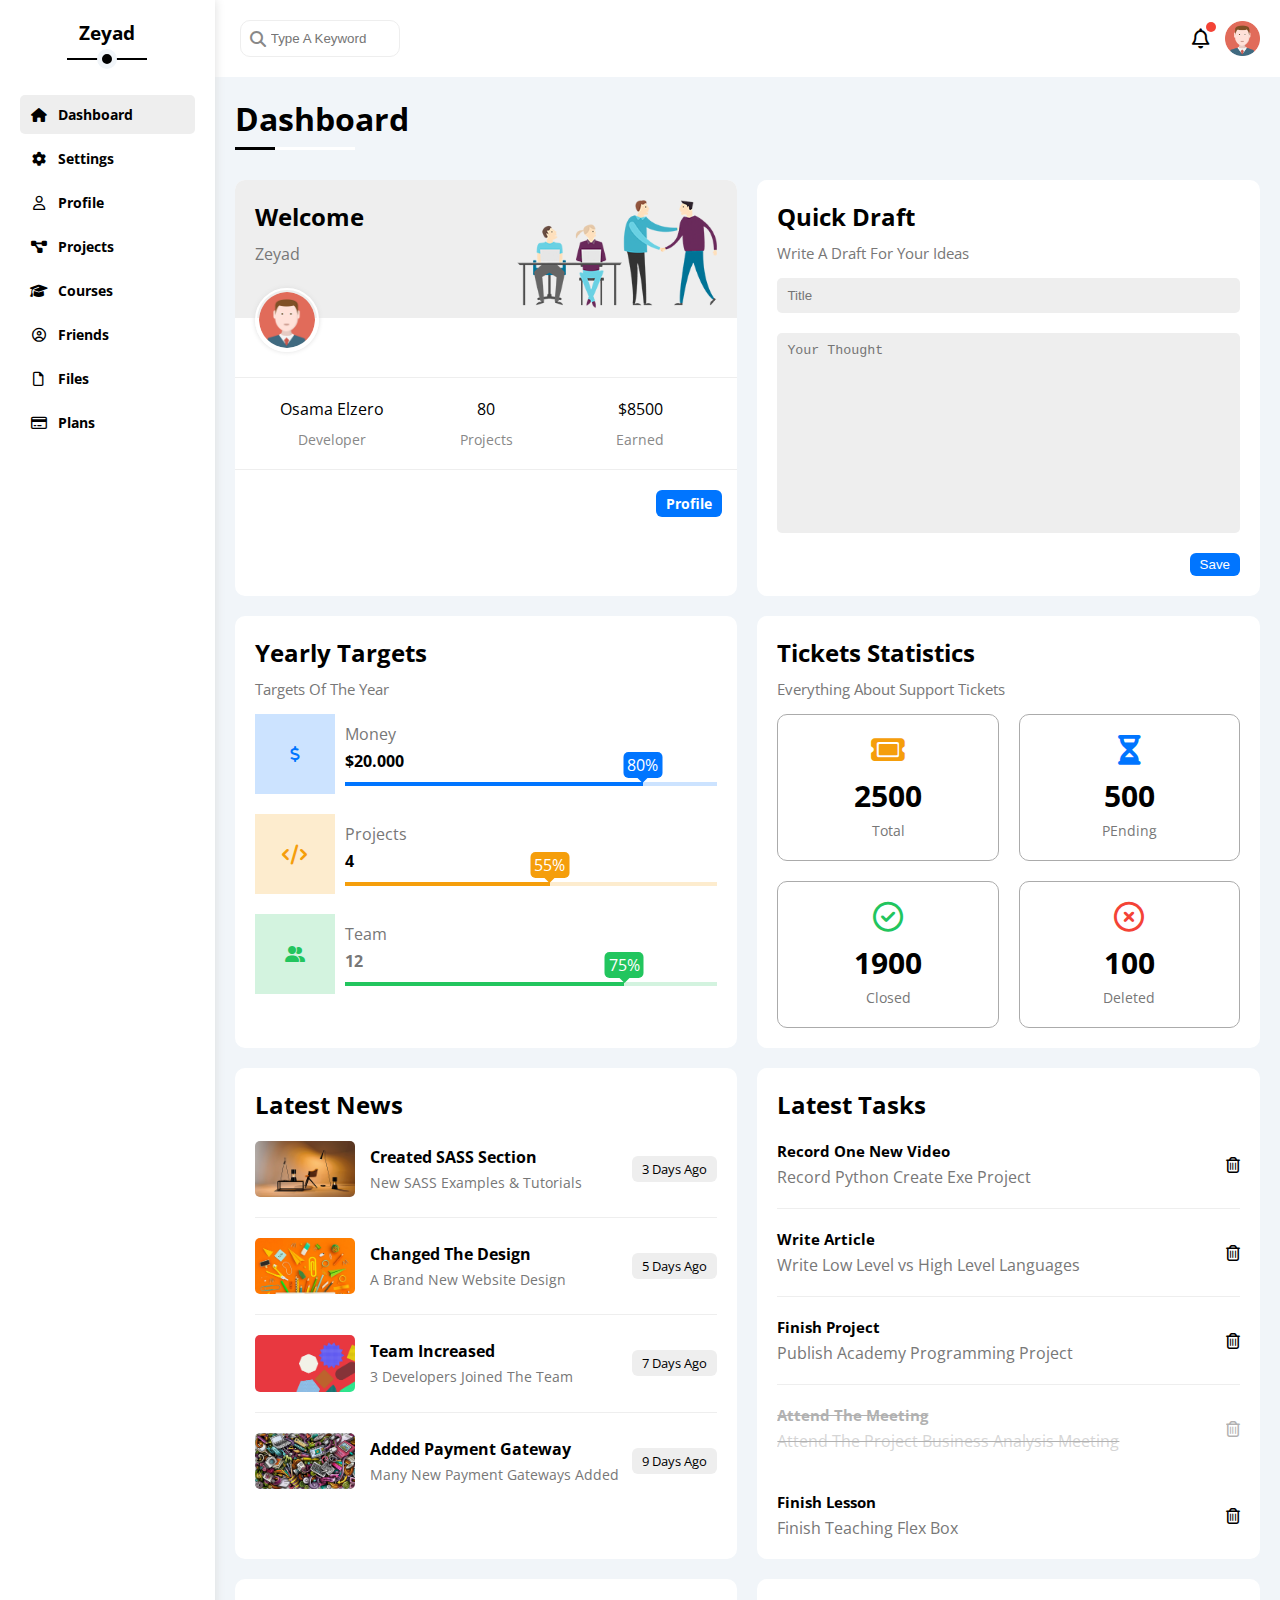
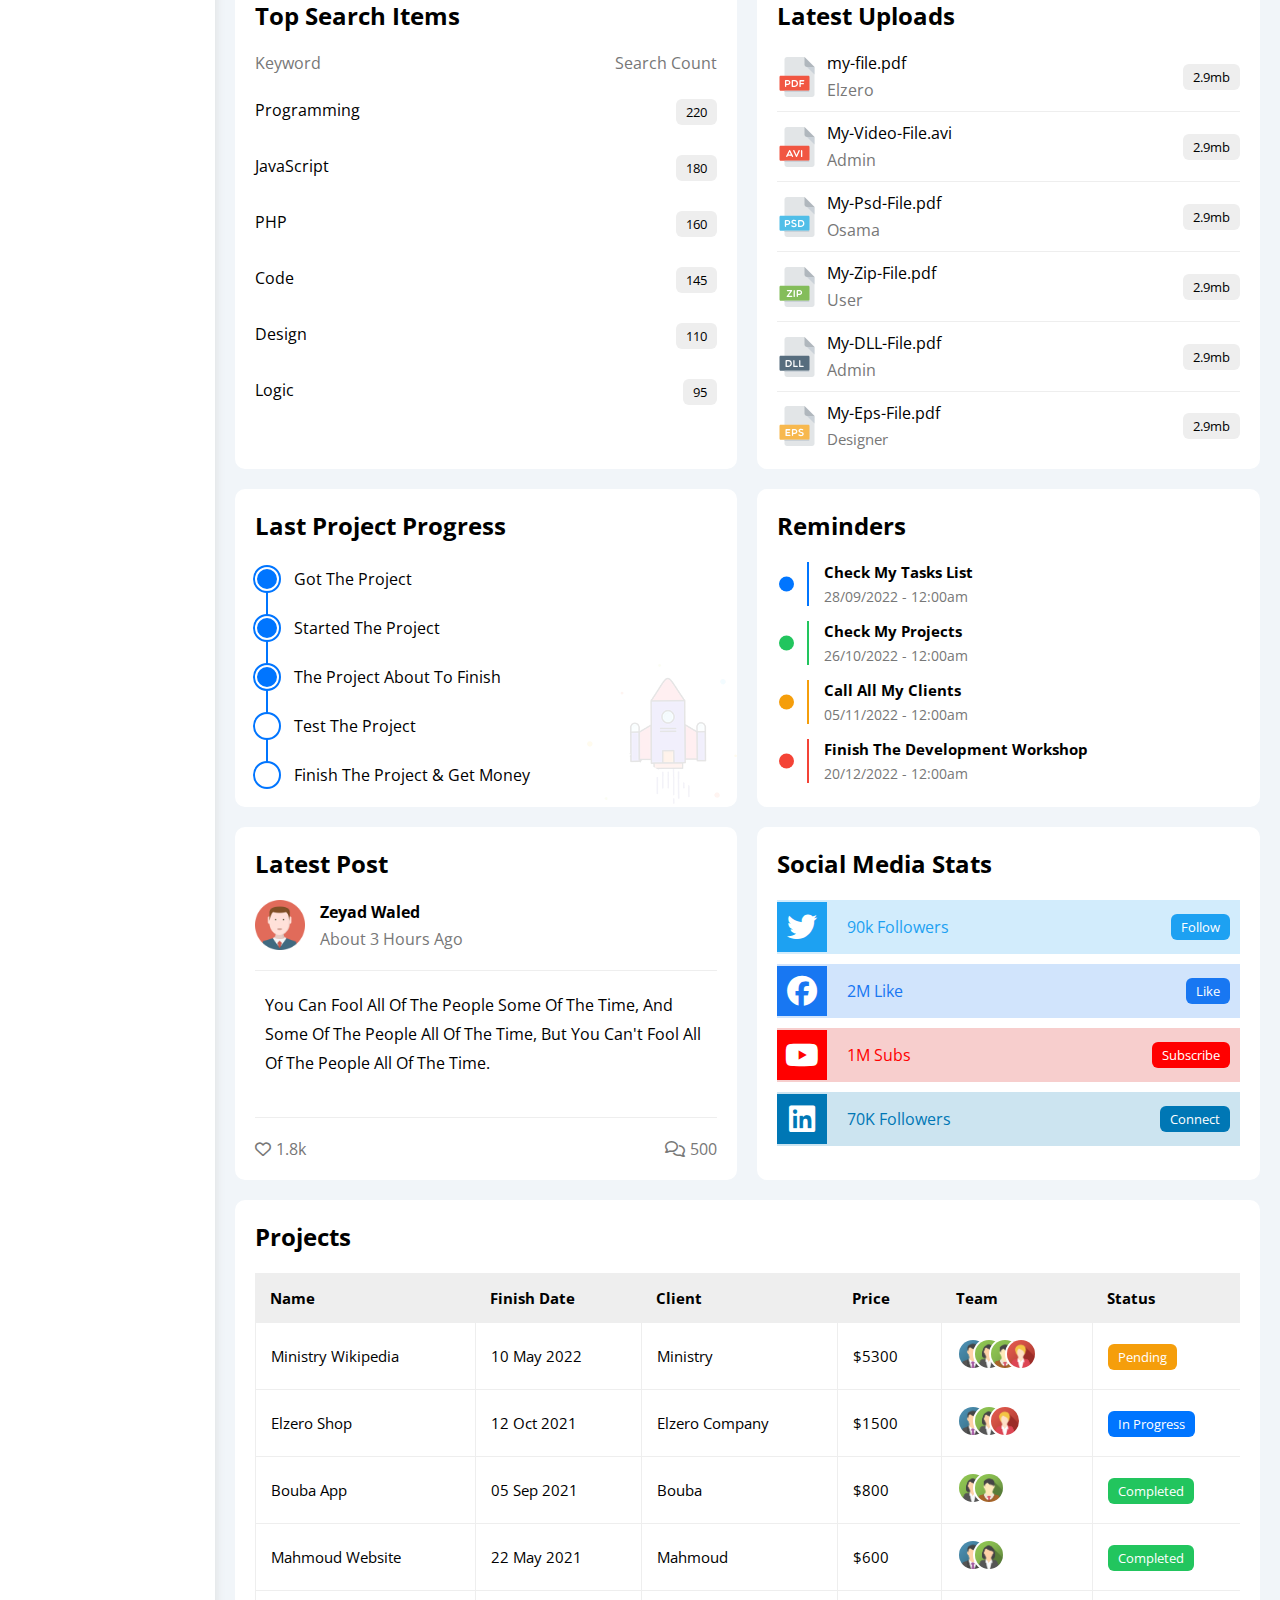
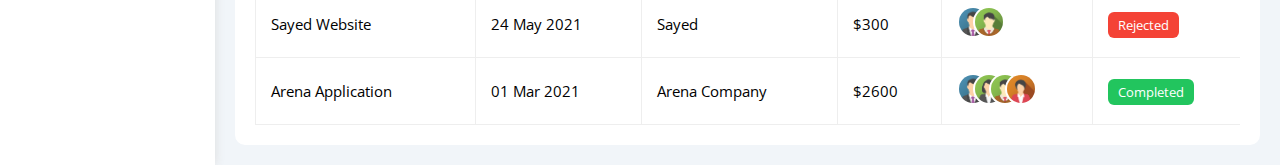
==== index.html @ 29f85f74 "Upload The Design" ====
<!DOCTYPE html>
<html lang="en">
  <head>
    <meta charset="UTF-8">
    <meta name="viewport" content="width=device-width, initial-scale=1.0">
    <title>Dashboard</title>
    <!-- Framework Template CSS File -->
    <link rel="stylesheet" href="css/framework.css">
    <!-- Main Template CSS File  -->
    <link rel="stylesheet" href="css/master.css">
    <link rel="stylesheet" href="css/all.min.css">
    <!-- Google Fonts -->
    <link rel="preconnect" href="https://fonts.googleapis.com">
    <link rel="preconnect" href="https://fonts.gstatic.com" crossorigin>
    <link href="https://fonts.googleapis.com/css2?family=Open+Sans:ital,wght@0,100..900;1,100..900&display=swap" rel="stylesheet">
    <!-- Scrollbar -->
    <style>
      ::-webkit-scrollbar {
        width: 15px;
      }
      ::-webkit-scrollbar-track {
        background: white; 
      }
      ::-webkit-scrollbar-thumb {
        background: #0075ff; 
      }
      ::-webkit-scrollbar-thumb:hover {
        background: #0d69d5; 
      }
      </style>
  </head>
  <body>
    <div class="page d-flex">
      <div class="sidebar bg-white p-20 p-relative">
        <h3 class="p-relative txt-c mt-0">Zeyad</h3>
        <ul>
          <li>
            <a class="active d-flex align-center fs-14 c-black rad-5 p-10" href="index.html">
              <i class="fa-solid fa-house fa-fw"></i>
              <span>Dashboard</span>
            </a>
          </li>
          <li>
            <a class="d-flex align-center fs-14 c-black rad-5 p-10" href="settings.html">
              <i class="fa-solid fa-gear fa-fw"></i>
              <span>Settings</span>
            </a>
          </li>
          <li>
            <a class="d-flex align-center fs-14 c-black rad-5 p-10" href="profile.html">
              <i class="fa-regular fa-user fa-fw"></i>
              <span>Profile</span>
            </a>
          </li>
          <li>
            <a class="d-flex align-center fs-14 c-black rad-5 p-10" href="projects.html">
              <i class="fa-solid fa-diagram-project fa-fw"></i>
              <span>Projects</span>
            </a>
          </li>
          <li>
            <a class="d-flex align-center fs-14 c-black rad-5 p-10" href="courses.html">
              <i class="fa-solid fa-graduation-cap fa-fw"></i>
              <span>Courses</span>
            </a>
          </li>
          <li>
            <a class="d-flex align-center fs-14 c-black rad-5 p-10" href="friends.html">
              <i class="fa-regular fa-circle-user fa-fw"></i>
              <span>Friends</span>
            </a>
          </li>
          <li>
            <a class="d-flex align-center fs-14 c-black rad-5 p-10" href="files.html">
              <i class="fa-regular fa-file fa-fw"></i>
              <span>Files</span>
            </a>
          </li>
          <li>
            <a class="d-flex align-center fs-14 c-black rad-5 p-10" href="plans.html">
              <i class="fa-regular fa-credit-card fa-fw"></i>
              <span>Plans</span>
            </a>
          </li>
        </ul>
      </div>
      <div class="content w-full">
        <!-- Start header -->
        <div class="header p-20 bg-white flex-between">
          <div class="search p-relative">
            <input type="search" placeholder="Type A Keyword" class="p-10 rad-10">
          </div>
          <div class="avatar d-flex align-center">
            <span class="noti p-relative">
              <i class="fa-regular fa-bell fa-lg"></i>
            </span>
            <img src="images/avatar.png" alt="">
          </div>
        </div>
        <!-- End header -->
        <!-- Start content -->
        <h1 class="p-relative">Dashboard</h1>
        <div class="content-page">
          <!-- Start welcome -->
          <div class="welcome rad-10 bg-white block-mobile txt-c-mobile">
            <div class="top d-flex justify-between p-20 bg-eee">
              <div class="info">
                <h2 class="m-0">Welcome</h2>
                <p class="mt-10 c-777">Zeyad</p>
              </div>
              <img src="images/welcome.png" alt="" class="hide-mobile">
            </div>
            <img class="avatar" src="images/avatar.png" alt="">
            <div class="bottom d-flex txt-c p-20 mt-20 mb-20 block-mobile">
              <div class="p-relative">Osama Elzero <span class="d-block c-grey fs-14 mt-10">Developer</span></div>
              <div class="p-relative">80 <span class="d-block c-grey fs-14 mt-10">Projects</span></div>
              <div class="p-relative">$8500 <span class="d-block c-grey fs-14 mt-10">Earned</span></div>
            </div>
            <a href="profile.html" class="d-block fs-14 bg-blue c-white w-fit btn-shape">Profile</a>
          </div>
          <!-- End welcome -->
          <!-- Start Quick Draft -->
          <div class="quick-draft bg-white p-20 rad-10">
            <h2 class="m-0 mb-10">Quick Draft</h2>
            <p class="mt-0 mt-10 c-777 fs-15">Write A Draft For Your Ideas</p>
            <form>
              <input type="search" placeholder="Title" class="d-block w-full p-10 bg-eee rad-5 mb-20 border-n">
              <textarea placeholder="Your Thought" class="d-block w-full p-10 bg-eee rad-5 mb-20 border-n"></textarea>
              <input type="submit" value="Save" class="d-block btn-shape w-fit border-n bg-blue c-white">
            </form>
          </div>
          <!-- End Quick Draft -->
          <!-- Start Yearly Targets -->
          <div class="yearly-targets bg-white p-20 rad-10">
            <h2 class="m-0 mb-10">Yearly Targets</h2>
            <p class="mt-0 mt-10 c-777 fs-15">Targets Of The Year</p>
            <div class="box blue mb-20 flex-center">
              <div class="icon flex-center">
                <i class="fa-solid fa-dollar-sign c-blue"></i>
              </div>
              <div class="details">
                <span class="c-777">Money</span>
                <span class="d-block mt-5 mb-10 fw-bold">$20.000</span>
                <div class="progress p-relative">
                  <span class="bg-blue blue">
                    <span class="bg-blue rad-5 c-white">80%</span>
                  </span>
                </div>
              </div>
            </div>
            <div class="box orange mb-20 flex-center">
              <div class="icon flex-center">
                <i class="fa-solid fa-code fa-lg c-orange"></i>
              </div>
              <div class="details">
                <span class="c-777">Projects</span>
                <span class="d-block mt-5 mb-10 fw-bold">4</span>
                <div class="progress p-relative">
                  <span class="bg-orange orange">
                    <span class="bg-orange rad-5 c-white">55%</span>
                  </span>
                </div>
              </div>
            </div>
            <div class="box green mb-20 flex-center">
              <div class="icon flex-center">
                <i class="fa-solid fa-user-group c-green"></i>
              </div>
              <div class="details">
                <spanc class="c-777">Team</span>
                <span class="d-block mt-5 mb-10 fw-bold">12</span>
                <div class="progress p-relative">
                  <span class="bg-green green">
                    <span class="bg-green rad-5 c-white">75%</span>
                  </span>
                </div>
              </div>
            </div>
          </div>
          <!-- End Yearly Targets -->
          <!-- Start Tickets Statistics -->
          <div class="tickets p-20 bg-white rad-10">
            <h2 class="m-0 mb-10">Tickets Statistics</h2>
            <p class="mt-0 mt-10 c-777 fs-15">Everything About Support Tickets</p>
            <div class="statis d-flex txt-c gap-20 f-wrap">
              <div class="box p-20 rad-10 c-777 fs-14 border-1">
                <i class="fa-solid fa-ticket fs-30 mb-10 c-orange"></i>
                <p class="m-0 fs-30 fw-bold c-black mb-5">2500</p>
                <span class="d-block">Total</span>
              </div>
              <div class="box p-20 rad-10 c-777 fs-14 border-1">
                <i class="fa-solid fa-hourglass-half fs-30 mb-10 c-blue"></i>
                <p class="m-0 fs-30 fw-bold c-black mb-5">500</p>
                <span class="d-block">PEnding</span>
              </div>
              <div class="box p-20 rad-10 c-777 fs-14 border-1">
                <i class="fa-regular fa-circle-check fs-30 mb-10 c-green"></i>
                <p class="m-0 fs-30 fw-bold c-black mb-5">1900</p>
                <span class="d-block">Closed</span>
              </div>
              <div class="box p-20 rad-10 c-777 fs-14 border-1">
                <i class="fa-regular fa-circle-xmark fs-30 mb-10 c-red"></i>
                <p class="m-0 fs-30 fw-bold c-black mb-5">100</p>
                <span class="d-block">Deleted</span>
              </div>
            </div>
          </div>
          <!-- End Tickets Statistics -->
          <!-- Start Latest News -->
          <div class="news p-20 bg-white rad-10 txt-c-mobile">
            <h2 class="m-0 mb-20">Latest News</h2>
            <div class="news-box d-flex align-center">
              <img src="images/news-01.png" alt="" class="rad-5">
              <div class="info">
                <h4 class="m-0 mb-5">Created SASS Section</h4>
                <p class="m-0 fs-14 c-777">New SASS Examples & Tutorials</p>
              </div>
              <span class="bg-eee btn-shape fs-13 label">3 Days Ago</span>
            </div>
            <div class="news-box d-flex align-center">
              <img src="images/news-02.png" alt="" class="rad-5">
              <div class="info">
                <h4 class="m-0 mb-5">Changed The Design</h4>
                <p class="m-0 fs-14 c-777">A Brand New Website Design</p>
              </div>
              <span class="bg-eee btn-shape fs-13 label">5 Days Ago</span>
            </div>
            <div class="news-box d-flex align-center">
              <img src="images/news-03.png" alt="" class="rad-5">
              <div class="info">
                <h4 class="m-0 mb-5">Team Increased</h4>
                <p class="m-0 fs-14 c-777">3 Developers Joined The Team</p>
              </div>
              <span class="bg-eee btn-shape fs-13 label">7 Days Ago</span>
            </div>
            <div class="news-box d-flex align-center">
              <img src="images/news-04.png" alt="" class="rad-5">
              <div class="info">
                <h4 class="m-0 mb-5">Added Payment Gateway</h4>
                <p class="m-0 fs-14 c-777">Many New Payment Gateways Added</p>
              </div>
              <span class="bg-eee btn-shape fs-13 label">9 Days Ago</span>
            </div>
          </div>
          <!-- End Latest News -->
          <!-- Start Latest Tasks -->
          <div class="tasks p-20 bg-white rad-10">
            <h2 class="m-0 mb-20">Latest Tasks</h2>
            <div class="task-box d-flex align-center">
              <div class="info">
              <h3 class="m-0 mb-5 fs-15">Record One New Video</h3>
              <p class="m-0 c-777">Record Python Create Exe Project</p>
              </div>
              <i class="fa-regular fa-trash-can"></i>
            </div>
            <div class="task-box d-flex align-center">
              <div class="info">
              <h3 class="m-0 mb-5 fs-15">Write Article</h3>
              <p class="m-0 c-777">Write Low Level vs High Level Languages</p>
              </div>
              <i class="fa-regular fa-trash-can"></i>
            </div>
            <div class="task-box d-flex align-center">
              <div class="info">
              <h3 class="m-0 mb-5 fs-15">Finish Project</h3>
              <p class="m-0 c-777">Publish Academy Programming Project</p>
              </div>
              <i class="fa-regular fa-trash-can"></i>
            </div>
            <div class="task-box d-flex align-center dash">
              <div class="info">
              <h3 class="m-0 mb-5 fs-15">Attend The Meeting</h3>
              <p class="m-0 c-777">Attend The Project Business Analysis Meeting</p>
              </div>
              <i class="fa-regular fa-trash-can"></i>
            </div>
            <div class="task-box d-flex align-center">
              <div class="info">
              <h3 class="m-0 mb-5 fs-15">Finish Lesson</h3>
              <p class="m-0 c-777">Finish Teaching Flex Box</p>
              </div>
              <i class="fa-regular fa-trash-can"></i>
            </div>
          </div>
          <!-- End Latest Tasks -->
          <!-- Start Top Search Items -->
          <div class="search-items p-20 bg-white rad-10">
            <h2 class="m-0 mb-20">Top Search Items</h2>
            <div class="item-head d-flex justify-between c-777 mb-10">
              <div>Keyword</div>
              <div>Search Count</div>
            </div>
            <div class="item d-flex justify-between pt-15 pb-15">
              <span>Programming</span>
              <span class="btn-shape bg-eee fs-13">220</span>
            </div>
            <div class="item d-flex justify-between pt-15 pb-15">
              <span>JavaScript</span>
              <span class="btn-shape bg-eee fs-13">180</span>
            </div>
            <div class="item d-flex justify-between pt-15 pb-15">
              <span>PHP</span>
              <span class="btn-shape bg-eee fs-13">160</span>
            </div>
            <div class="item d-flex justify-between pt-15 pb-15">
              <span>Code</span>
              <span class="btn-shape bg-eee fs-13">145</span>
            </div>
            <div class="item d-flex justify-between pt-15 pb-15">
              <span>Design</span>
              <span class="btn-shape bg-eee fs-13">110</span>
            </div>
            <div class="item d-flex justify-between pt-15 pb-15">
              <span>Logic</span>
              <span class="btn-shape bg-eee fs-13">95</span>
            </div>
          </div>
          <!-- End Top Search Items -->
          <!-- Start Latest Uploads -->
          <div class="latest-uploads bg-white p-20 rad-10">
            <h2 class="m-0 mb-20">Latest Uploads</h2>
            <div class="box d-flex align-center">
              <img src="images/pdf.svg" alt="" class="mr-10">
              <div class="info">
                <p class="m-0 mb-5">my-file.pdf</p>
                <p class="m-0 c-777">Elzero</p>
              </div>
              <span class="btn-shape bg-eee fs-13">2.9mb</span>
            </div>
            <div class="box d-flex align-center">
              <img src="images/avi.svg" alt="" class="mr-10">
              <div class="info">
                <p class="m-0 mb-5">My-Video-File.avi</p>
                <p class="m-0 c-777">Admin</p>
              </div>
              <span class="btn-shape bg-eee fs-13">2.9mb</span>
            </div>
            <div class="box d-flex align-center">
              <img src="images/psd.svg" alt="" class="mr-10">
              <div class="info">
                <p class="m-0 mb-5">My-Psd-File.pdf</p>
                <p class="m-0 c-777">Osama</p>
              </div>
              <span class="btn-shape bg-eee fs-13">2.9mb</span>
            </div>
            <div class="box d-flex align-center">
              <img src="images/zip.svg" alt="" class="mr-10">
              <div class="info">
                <p class="m-0 mb-5">My-Zip-File.pdf</p>
                <p class="m-0 c-777">User</p>
              </div>
              <span class="btn-shape bg-eee fs-13">2.9mb</span>
            </div>
            <div class="box d-flex align-center">
              <img src="images/dll.svg" alt="" class="mr-10">
              <div class="info">
                <p class="m-0 mb-5">My-DLL-File.pdf</p>
                <p class="m-0 c-777">Admin</p>
              </div>
              <span class="btn-shape bg-eee fs-13">2.9mb</span>
            </div>
            <div class="box d-flex align-center">
              <img src="images/eps.svg" alt="" class="mr-10">
              <div class="info">
                <p class="m-0 mb-5">My-Eps-File.pdf</p>
                <p class="m-0 c-777 fs-15">Designer</p>
              </div>
              <span class="btn-shape bg-eee fs-13">2.9mb</span>
            </div>
          </div>
          <!-- End Latest Uploads -->
          <!-- Start Last Project Progress -->
          <div class="last-project bg-white p-20 rad-10 p-relative">
            <h2 class="m-0 mb-20">Last Project Progress</h2>
            <ul class="m-0 p-relative">
              <li class="mt-25 d-flex align-center done">Got The Project</li>
              <li class="mt-25 d-flex align-center done">Started The Project</li>
              <li class="mt-25 d-flex align-center done">The Project About To Finish</li>
              <li class="mt-25 d-flex align-center current">Test The Project</li>
              <li class="mt-25 d-flex align-center">Finish The Project & Get Money</li>
            </ul>
            <img src="images/project.png" alt="" class="hide-mobile">
          </div>
          <!-- End Last Project Progress -->
          <!-- Start Reminders -->
          <div class="reminders bg-white p-20 rad-10">
            <h2 class="m-0 mb-20">Reminders</h2>
            <ul class="m-0 ml-15">
              <li class="mt-15 pl-15 p-relative blue">
                <h3 class="m-0 mb-5 fw-bold fs-15">Check My Tasks List</h3>
                <p class="m-0 fs-14 c-777">28/09/2022 - 12:00am</p>
              </li>
              <li class="mt-15 pl-15 p-relative green">
                <h3 class="m-0 mb-5 fw-bold fs-15">Check My Projects</h3>
                <p class="m-0 fs-14 c-777">26/10/2022 - 12:00am</p>
              </li>
              <li class="mt-15 pl-15 p-relative orange">
                <h3 class="m-0 mb-5 fw-bold fs-15">Call All My Clients</h3>
                <p class="m-0 fs-14 c-777">05/11/2022 - 12:00am</p>
              </li>
              <li class="mt-15 pl-15 p-relative red">
                <h3 class="m-0 mb-5 fw-bold fs-15">Finish The Development Workshop</h3>
                <p class="m-0 fs-14 c-777">20/12/2022 - 12:00am</p>
              </li>
            </ul>
          </div>
          <!-- End Reminders -->
          <!-- Start Latest Post -->
          <div class="last-post bg-white p-20 rad-10">
            <h2 class="m-0 mb-20">Latest Post</h2>
            <div class="top d-flex align-center">
              <img src="images/avatar.png" alt="" class="mr-15">
              <div class="info">
                <h3 class="m-0 mb-5 fs-16">Zeyad Waled</h3>
                <p class="m-0 c-777 fs-16">About 3 Hours Ago</p>
              </div>
            </div>
            <p class="text pl-10 pr-10 pt-15 m-0 mt-20 mb-20 txt-c-mobile">
              You Can Fool All Of The People Some Of The Time,
              And Some Of The People All Of The Time,
              But You Can't Fool All Of The People All Of The Time.
            </p>
            <div class="foot flex-between c-777">
              <span>1.8k</span>
              <span>500</span>
            </div>
          </div>
          <!-- End Latest Post -->
          <!-- Start Social Media Stats -->
          <div class="social-media bg-white p-20 rad-10">
            <h2 class="m-0 mb-20">Social Media Stats</h2>
            <div class="box twitter d-flex align-center p-relative">
              <div class="i-t flex-center"><i class="fa-brands fa-twitter c-white fs-30"></i></div>
              <p class="pl-20">90k Followers</p>
              <a href="https://twitter.com/ZeyadWa1ed" target="_blank" class="btn-shape c-white fs-13 mr-10">Follow</a>
            </div>
            <div class="box facebook d-flex align-center">
              <div class="i-f flex-center"><i class="fa-brands fa-facebook c-white fs-30"></i></div>
              <p class="pl-20">2M Like</p>
              <a href="https://www.facebook.com/profile.php?id=61552975798511&mibextid=ZbWKwL" target="_blank" class="btn-shape c-white fs-13 mr-10">Like</a>
            </div>
            <div class="box youtube d-flex align-center">
              <div class="i-y flex-center"><i class="fa-brands fa-youtube c-white fs-30"></i></div>
              <p class="pl-20">1M Subs</p>
              <a href="https://youtu.be/OUSd-ypWrh8?si=I2jUOjsOSf2uczfn" target="_blank" class="btn-shape c-white fs-13 mr-10">Subscribe</a>
            </div>
            <div class="box linkedin d-flex align-center">
              <div class="i-l flex-center"><i class="fa-brands fa-linkedin c-white fs-30"></i></div>
              <p class="pl-20">70K Followers</p>
              <a href="www.linkedin.com/in/zeyad-waled-3504a9295" target="_blank" class="btn-shape c-white fs-13 mr-10">Connect</a>
            </div>
          </div>
          <!-- End Social Media Stats -->
        </div>
        <!-- End content -->
        <!-- Start Projects -->
        <div class="projects p-20 bg-white rad-10 m-20">
          <h2 class="m-0 mb-20">Projects</h2>
          <div class="table">
            <table class="fs-15 w-full">
              <thead>
                <tr>
                  <td>Name</td>
                  <td>Finish Date</td>
                  <td>Client</td>
                  <td>Price</td>
                  <td>Team</td>
                  <td>Status</td>
                </tr>
              </thead>
              <tbody>
                <tr>
                  <td>Ministry Wikipedia</td>
                  <td>10 May 2022</td>
                  <td>Ministry</td>
                  <td>$5300</td>
                  <td>
                    <img decoding="async" src="images/team-01.png" alt="" />
                    <img decoding="async" src="images/team-02.png" alt="" />
                    <img decoding="async" src="images/team-03.png" alt="" />
                    <img decoding="async" src="images/team-05.png" alt="" />
                  </td>
                  <td>
                    <span class="fs-13 btn-shape bg-orange c-white">Pending</span>
                  </td>
                </tr>
                <tr>
                  <td>Elzero Shop</td>
                  <td>12 Oct 2021</td>
                  <td>Elzero Company</td>
                  <td>$1500</td>
                  <td>
                    <img decoding="async" src="images/team-01.png" alt="" />
                    <img decoding="async" src="images/team-02.png" alt="" />
                    <img decoding="async" src="images/team-05.png" alt="" />
                  </td>
                  <td><span class="fs-13 btn-shape bg-blue c-white">In Progress</span></td>
                </tr>
                <tr>
                  <td>Bouba App</td>
                  <td>05 Sep 2021</td>
                  <td>Bouba</td>
                  <td>$800</td>
                  <td>
                    <img decoding="async" src="images/team-02.png" alt="" />
                    <img decoding="async" src="images/team-03.png" alt="" />
                  </td>
                  <td><span class="fs-13 btn-shape bg-green c-white">Completed</span></td>
                </tr>
                <tr>
                  <td>Mahmoud Website</td>
                  <td>22 May 2021</td>
                  <td>Mahmoud</td>
                  <td>$600</td>
                  <td>
                    <img decoding="async" src="images/team-01.png" alt="" />
                    <img decoding="async" src="images/team-02.png" alt="" />
                  </td>
                  <td><span class="fs-13 btn-shape bg-green c-white">Completed</span></td>
                </tr>
                <tr>
                  <td>Sayed Website</td>
                  <td>24 May 2021</td>
                  <td>Sayed</td>
                  <td>$300</td>
                  <td>
                    <img decoding="async" src="images/team-01.png" alt="" />
                    <img decoding="async" src="images/team-03.png" alt="" />
                  </td>
                  <td><span class="fs-13 btn-shape bg-red c-white">Rejected</span></td>
                </tr>
                <tr>
                  <td>Arena Application</td>
                  <td>01 Mar 2021</td>
                  <td>Arena Company</td>
                  <td>$2600</td>
                  <td>
                    <img decoding="async" src="images/team-01.png" alt="" />
                    <img decoding="async" src="images/team-02.png" alt="" />
                    <img decoding="async" src="images/team-03.png" alt="" />
                    <img decoding="async" src="images/team-04.png" alt="" />
                  </td>
                  <td><span class="fs-13 btn-shape bg-green c-white">Completed</span></td>
                </tr>
              </tbody>
            </table>
          </div>
        </div>
        <!-- End Projects -->
      </div>
    </div>
  </body>
</html>
---- css/framework.css ----
:root {
  --blue-color: #0075ff;
  --blue-alt-color: #0d69d5;
  --orange-color: #f59e0b;
  --green-color: #22c55e;
  --red-color: #f44336;
  --grey-color: #888;
}
/* start box */
.d-block {
  display: block;
}
.d-grid {
  display: grid;
}
.gap-5 {
  gap: 5px;
}
.gap-10 {
  gap: 10px;
}
.gap-20 {
  gap: 20px;
}
.gap-30 {
  gap: 30px;
}
.d-flex {
  display: flex;
}
.align-center {
  align-items: center;
}
.justify-between {
  justify-content: space-between;
}
.flex-between {
  display: flex;
  align-items: center;
  justify-content: space-between;
}
.flex-center {
  display: flex;
  align-items: center;
  justify-content: center;
}
.f-wrap {
  flex-wrap: wrap;
}
/* end box */
/* start padding + margin */
.p-10 {
  padding: 10px;
}
.p-20 {
  padding: 20px;
}
.pt-10 {
  padding-top: 10px;
}
.pt-15 {
  padding-top: 15px;
}
.pt-20 {
  padding-top: 20px;
}
.pr-10 {
  padding-right: 10px;
}
.pr-15 {
  padding-right: 15px;
}
.pb-15 {
  padding-bottom: 15px;
}
.pb-20 {
  padding-bottom: 20px;
}
.pb-30 {
  padding-bottom: 30px;
}
.pl-10 {
  padding-left: 10px;
}
.pl-15 {
  padding-left: 15px;
}
.pl-20 {
  padding-left: 20px;
}
.m-auto {
  margin: auto;
}
.m-0 {
  margin: 0;
}
.m-15 {
  margin: 15px;
}
.m-20 {
  margin: 20px;
}
.mt-0 {
  margin-top: 0;
}
.mt-5 {
  margin-top: 5px;
}
.mt-10 {
  margin-top: 10px;
}
.mt-15 {
  margin-top: 15px;
}
.mt-20 {
  margin-top: 20px;
}
.mt-25 {
  margin-top: 25px;
}
.mr-5 {
  margin-right: 5px;
}
.mr-10 {
  margin-right: 10px;
}
.mr-15 {
  margin-right: 15px;
}
.mr-20 {
  margin-right: 20px;
}
.mb-5 {
  margin-bottom: 5px;
}
.mb-10 {
  margin-bottom: 10px;
}
.mb-15 {
  margin-bottom: 15px;
}
.mb-20 {
  margin-bottom: 20px;
}
.ml-5 {
  margin-left: 5px;
}
.ml-10 {
  margin-left: 10px;
}
.ml-15 {
  margin-left: 15px;
}
.btn-shape {
  padding: 4px 10px;
  border-radius: 6px;
  }
/* end padding + margin */
/* start border */
.border-n {
  border: none;
}
.border-1 {
  border: 1px solid #ababab;
}
.rad-5 {
  border-radius: 5px;
}
.rad-10 {
  border-radius: 10px;
}
.rad-half {
  border-radius: 50%;
}
/* end border */
/* start color */
.bg-white {
  background-color: white;
}
.bg-eee {
  background-color: #eee;
}
.bg-blue {
  background-color: var(--blue-color);
}
.bg-orange {
  background-color: var(--orange-color);
}
.bg-green {
  background-color: var(--green-color);
}
.bg-red {
  background-color: var(--red-color);
}
.c-black {
  color: black;
}
.c-777 {
  color: #777;
}
.c-white {
  color: white;
}
.c-grey {
  color: var(--grey-color);
}
.c-blue {
  color: var(--blue-color);
}
.c-orange {
  color: var(--orange-color);
}
.c-green {
  color: var(--green-color);
}
.c-red {
  color: var(--red-color);
}
/* end color */
/* start position */
.p-relative {
  position: relative;
}
/* start position */
/* start font */
.txt-c {
  text-align: center;
}
.fs-13 {
  font-size: 13px;
}
.fs-14 {
  font-size: 14px;
}
.fs-15 {
  font-size: 15px;
}
.fs-16 {
  font-size: 16px;
}
.fs-30 {
  font-size: 30px;
}
.fw-bold {
  font-weight: bold;
}
/* end font */
/* start width */
.w-full {
  width: 100%;
}
.w-fit {
  width: fit-content;
}
/* end width */
/* start media mobile */
@media (max-width: 767px) {
  .block-mobile {
    display: block;
  }
}
@media (max-width: 767px) {
  .txt-c-mobile {
      text-align: center;
  }
}
@media (max-width: 767px) {
  .hide-mobile {
      display: none;
  }
}
/* end media mobile */
---- css/master.css ----
:root {
  --blue-color: #0075ff;
  --blue-alt-color: #0d69d5;
  --orange-color: #f59e0b;
  --green-color: #22c55e;
  --red-color: #f44336;
  --gray-color: #888;
  --border-eee: 1px solid #eee;
  --border-ccc: 1px solid #ccc;
}
* {
  box-sizing: border-box;
}
body {
  font-family: "Open Sans", sans-serif;
  margin: 0;
}
*:focus {
  outline: none;
}
a {
  text-decoration: none;
}
ul {
  padding: 0;
  list-style: none;
}
.page {
  background-color: #f1f5f9;
  min-height: 100vh;
}
/* Start sidebar */
.sidebar {
  width: 250px;
  box-shadow: 0 0 10px #ddd;
}
.sidebar > h3 {
  margin-bottom: 50px;
}
.sidebar > h3::before {
  content: "";
  position: absolute;
  left: 50%;
  bottom: 0;
  transform: translate(-50%, 15px);
  width: 80px;
  border-bottom: 2px solid black;
}
.sidebar > h3::after {
  content: "";
  position: absolute;
  left: 50%;
  bottom: 0;
  transform: translate(-50%, 120%);
  width: 10px;
  height: 10px;
  background-color: black;
  border-radius: 50%;
  border: 5px solid #f1f5f9;
  z-index: 2;
}
.sidebar ul li a {
  transition: 0.3s;
  margin-bottom: 5px;
}
.sidebar ul li a:hover,
.sidebar ul li a.active {
  background-color: #eeeeee;
}
.sidebar ul li a i {
  margin-right: 10px;
}
.sidebar ul li a span {
  font-size: 14px;
  font-weight: bold;
}
@media (max-width: 767px) {
  .sidebar {
    width: 58px;
    padding: 10px;
  }
  .sidebar > h3 {
    font-size: 13px;
    margin-bottom: 15px;
  }
  .sidebar > h3::before,
  .sidebar > h3::after {
    display: none;
  }
  .sidebar ul li a span {
    display: none;
  }
}
/* End sidebar */
/* Start header */
.content {
  overflow: hidden;
}
.header .search::before {
  font-family: var(--fa-style-family-classic);
  content: "\f002";
  font-weight: 900;
  position: absolute;
  left: 15px;
  top: 50%;
  transform: translateY(-50%);
  color: var(--gray-color);
}
.header .search input {
  border: var(--border-eee);
  padding-left: 30px;
  margin-left: 5px;
  width: 160px;
  transition: width 0.3s;
}
.header .search input:focus {
  width: 200px;
}
.header .search input:focus::placeholder {
  opacity: 0.25;
}
.avatar .noti::before {
  content: "";
  width: 10px;
  height: 10px;
  background-color: var(--red-color);
  border-radius: 50%;
  position: absolute;
  right: -6px;
  top: -6px;
}
.avatar img {
  width: 35px;
  height: 35px;
  margin-left: 15px;
}
/* End header */
/* Start content */
.content h1 {
  margin: 20px 20px 40px;
}
.content h1::before {
  content: "";
  width: 120px;
  height: 3px;
  background-color: white;
  position: absolute;
  bottom: -10px;
  left: 0;
}
.content h1::after {
  content: "";
  width: 40px;
  height: 3px;
  background-color: black;
  position: absolute;
  bottom: -10px;
  left: 0;
}
.content .content-page {
  display: grid;
  grid-template-columns: repeat(auto-fill, minmax(450px ,1fr));
  gap: 20px;
  margin-left: 20px;
  margin-right: 20px;
  margin-bottom: 20px;
}
@media (max-width: 767px) {
  .content .content-page {
    grid-template-columns: minmax(200px, 1fr);
    margin-left: 10px;
    margin-right: 10px;
    gap: 10px;
  }
}
/* Start welcome */
.welcome {
  overflow: hidden;
}
.welcome .top img {
  width: 200px;
  margin-bottom: -10px; 
}
.welcome .avatar {
  width: 64px;
  height: 64px;
  margin-left: 20px;
  margin-top: -30px;
  border: 2px solid white;
  border-radius: 50%;
  box-shadow: 0 0 5px #ddd;
  padding: 2px;
}
.welcome .bottom {
  border-top: var(--border-eee);
  border-bottom: var(--border-eee);
}
.welcome .bottom > div {
  flex: 1;
}
.welcome a {
  margin: 0 15px 15px auto;
  transition: 0.3s;
  font-weight: bold;
}
.welcome a:hover {
  background-color: var(--blue-alt-color);
}
@media (max-width: 767px) {
  .welcome .info {
    padding-bottom: 30px;
  }
  .welcome .avatar {
    margin-left: 0;
  }
  .welcome .bottom > div:not(:last-child) {
    margin-bottom: 20px;
  }
  .welcome .bottom > div:not(:last-child)::before {
    content: "";
    width: 50%;
    height: 1px;
    position: absolute;
    bottom: -10px;
    left: 50%;
    transform: translateX(-50%);
    background-color: #eee;
  }
}
/* End welcome */
/* Start Quick Draft */
.quick-draft textarea {
  resize: none;
  height: 200px;
}
.quick-draft input:last-child {
  margin-left: auto;
  transition: 0.3s;
  cursor: pointer;
}
/* End Quick Draft */
/* Start Yearly Targets */
.yearly-targets .box .icon {
  width: 80px;
  height: 80px;
  margin-right: 10px;
}
.yearly-targets .box.blue .icon {
  background-color: rgb(0 117 255 / 20%);
}
.yearly-targets .box .details {
  flex: 1;
}
.yearly-targets .box.blue .details .progress {
  height: 4px;
  background-color: rgb(0 117 255 / 20%);
}
.yearly-targets .box .details .progress span.blue {
  width: 80%;
  position: absolute;
  left: 0;
  top: 0;
  height: 100%;
}
.yearly-targets .box.blue .details .progress span.blue span {
  position: absolute;
  right: 0;
  transform: translateX(50%);
  top: -30px;
  padding: 2px 4px;
}
.yearly-targets .box.blue .details .progress span.blue span::before {
  content: "";
  position: absolute;
  border-width: 5px;
  border-style: solid;
  border-color: var(--blue-color) transparent transparent transparent;
  bottom: 0;
  left: 50%;
  transform: translate(-50%, 100%);
}
.yearly-targets .box.orange .icon {
  background-color: rgb(245 158 11 / 20%);
}
.yearly-targets .box.orange .details .progress {
  height: 4px;
  background-color: rgb(245 158 11 / 20%);
}
.yearly-targets .box .details .progress span.orange {
  width: 55%;
  position: absolute;
  left: 0;
  top: 0;
  height: 100%;
}
.yearly-targets .box.orange .details .progress span.orange span {
  position: absolute;
  right: 0;
  transform: translateX(50%);
  top: -30px;
  padding: 2px 4px;
}
.yearly-targets .box.orange .details .progress span.orange span::before {
  content: "";
  position: absolute;
  border-width: 5px;
  border-style: solid;
  border-color: var(--orange-color) transparent transparent transparent;
  bottom: 0;
  left: 50%;
  transform: translate(-50%, 100%);
}
.yearly-targets .box.green .icon {
  background-color: rgb(34 197 94 / 20%);
}
.yearly-targets .box.green .details .progress {
  height: 4px;
  background-color: rgb(34 197 94 / 20%);
}
.yearly-targets .box .details .progress span.green {
  width: 75%;
  position: absolute;
  left: 0;
  top: 0;
  height: 100%;
}
.yearly-targets .box.green .details .progress span.green span {
  position: absolute;
  right: 0;
  transform: translateX(50%);
  top: -30px;
  padding: 2px 4px;
}
.yearly-targets .box.green .details .progress span.green span::before {
  content: "";
  position: absolute;
  border-width: 5px;
  border-style: solid;
  border-color: var(--green-color) transparent transparent transparent;
  bottom: 0;
  left: 50%;
  transform: translate(-50%, 100%);
}
/* End Yearly Targets */
/* Start Tickets Statistics */
.tickets .statis .box {
  width: calc(50% - 10px);
}
@media (max-width: 767px) {
  .tickets .statis .box {
    width: 100%;
  }
}
/* End Tickets Statistics */
/* Start Latest News */
.news .news-box:not(:last-of-type) {
  margin-bottom: 20px;
  padding-bottom: 20px;
  border-bottom: 1px solid #eee;
}
.news .news-box img {
  width: 100px;
  margin-right: 15px;
}
.news .news-box .info {
  flex-grow: 1;
}
@media (max-width: 767px) {
  .news .news-box {
    display: block;
  }
  .news .news-box .label {
    margin: 10px auto;
    width: fit-content;
  }
}
/* End Latest News */
/* Start Latest Tasks */
.tasks .task-box .info {
  flex-grow: 1;
}
.tasks .task-box i {
  transition: 0.3s;
  cursor: pointer;
}
.tasks .task-box i:hover {
  color: var(--red-color);
}
.tasks .task-box:not(:last-of-type) {
  margin-bottom: 20px;
  padding-bottom: 20px;
  border-bottom: 1px solid #eee;
}
.tasks .task-box.dash {
  border-bottom: none;
}
.tasks .task-box.dash .info {
  opacity: 0.3;
  text-decoration: line-through;
}
.tasks .task-box.dash i {
  opacity: 0.3;
}
/* End Latest Tasks */
/* Start Latest Uploads */
.latest-uploads img {
  width: 40px;
  height: 40px;
}
.latest-uploads .box .info {
  flex-grow: 1;
}
.latest-uploads .box:not(:last-of-type) {
  padding-bottom: 10px;
  border-bottom: var(--border-eee);
  margin-bottom: 10px;
}
/* End Latest Uploads */
/* Start Last Project Progress */
.last-project ul::before {
  content: "";
  width: 2px;
  height: 100%;
  position: absolute;
  left: 11px;
  background-color: var(--blue-color);
}
.last-project ul li::before {
  content: "";
  display: block;
  width: 20px;
  height: 20px;
  border-radius: 50%;
  border: 2px solid white;
  outline: 2px solid var(--blue-color);
  margin-right: 15px;
  background-color: white;
  z-index: 1;
}
.last-project ul li.done::before {
  background-color: var(--blue-color);
}
.last-project ul li.current::before {
  animation: change-color 0.8s infinite alternate;
}
@keyframes change-color {
  from {
    background-color: var(--blue-color);
  }
  to {
    background-color: white;
  }
}
.last-project img {
  position: absolute;
  bottom: 0;
  right: 0;
  width: 150px;
  opacity: 0.1;
}
/* End Last Project Progress */
/* Start Reminders */
.reminders ul {
  margin-left: 30px;
}
.reminders ul li.blue {
  border-left: 2px solid var(--blue-color);
}
.reminders ul li.green {
  border-left: 2px solid var(--green-color);
}
.reminders ul li.orange {
  border-left: 2px solid var(--orange-color);
}
.reminders ul li.red {
  border-left: 2px solid var(--red-color);
}
.reminders ul li::before {
  content: "";
  width: 15px;
  height: 15px;
  border-radius: 50%;
  margin-right: 15px;
  position: absolute;
  left: -30px;
  top: 50%;
  transform: translateY(-50%);
}
.reminders ul li.blue::before {
  background-color: var(--blue-color);
}
.reminders ul li.green::before {
  background-color: var(--green-color);
}
.reminders ul li.orange::before {
  background-color: var(--orange-color);
}
.reminders ul li.red::before {
  background-color: var(--red-color);
}
/* End Reminders */
/* Start Last Post */
.last-post .top img {
  width: 50px;
  height: 50px;
}
.last-post .text {
  border-top: var(--border-eee);
  border-bottom: var(--border-eee);
  padding-top: 20px;
  padding-bottom: 40px;
  line-height: 1.8;
  text-transform: capitalize;
}
.last-post .foot span:first-child::before {
  content: "\f004";
  font-family: var(--fa-style-family-classic);
  margin-right: 5px;
}
.last-post .foot span:last-child::before {
  content: "\f086";
  font-family: var(--fa-style-family-classic);
  margin-right: 5px;
}
/* End Last Post */
/* Start Social Media Stats */
.social-media .box div {
  width: 50px;
  height: 50px;
  transition: 0.3s;
}
.social-media .box div:hover {
  transform: rotate(5deg);
  border-radius: 5px;
}
.social-media .box > div.i-t {
  background-color: #1da1f2
}
.social-media .box > div.i-f {
  background-color: #1877f2
}
.social-media .box > div.i-y {
  background-color: #ff0000
}
.social-media .box > div.i-l {
  background-color: #0077b5
}
.social-media .box:not(:last-of-type) {
  margin-bottom: 10px;
}
.social-media .twitter {
  background-color: rgb(29 161 242 / 20%);
}
.social-media .twitter a {
  background-color: #1da1f2;
}
.social-media .twitter p {
  flex-grow: 1;
  color: #1da1f2;
}
.social-media .facebook {
  background-color: rgb(24 119 242 / 20%);
}
.social-media .facebook a {
  background-color: #1877f2;
}
.social-media .facebook p {
  flex-grow: 1;
  color: #1877f2;
}
.social-media .youtube {
  background-color: rgb(214 9 5 / 20%)
}
.social-media .youtube a {
  background-color: #ff0000;
}
.social-media .youtube p {
  flex-grow: 1;
  color: #ff0000;
}
.social-media .linkedin {
  background-color: rgb(0 119 181 / 20%);
}
.social-media .linkedin a {
  background-color: #0077b5;
}
.social-media .linkedin p {
  flex-grow: 1;
  color: #0077b5;
}
/* End Social Media Stats */
/* Start Projects */
.projects .table {
  overflow-x: auto;
}
.projects table {
  min-width: 1000px;
  border-spacing: 0;
}
.projects table td {
  padding: 15px;
}
.projects thead td {
  background-color: #eee;
  font-weight: bold;
}
.projects tbody td {
  border-bottom: 1px solid #eee;
  border-left: 1px solid #eee;
  transition: 0.3s;
}
.projects table tbody tr td:last-child {
  border-right: 1px solid #eee;
}
.projects tbody tr:hover td {
  background-color: rgb(238 238 238 / 60%);
}
.projects table img {
  width: 32px;
  height: 32px;
  border-radius: 50%;
  padding: 2px;
  background-color: white;
}
.projects table img:not(:first-of-type) {
  margin-left: -20px;
}
/* End Projects */
/* End content */
/* Start Settings */
.toggle-checbox {
  appearance: none;
  -webkit-appearance: none;
  display: none;
}
.toggle-switch {
  width: 80px;
  height: 32px;
  background-color: var(--red-color);
  border-radius: 15px;
  position: relative;
  cursor: pointer;
  transition: 0.3s;
}
.toggle-switch::before {
  font-family: var(--fa-style-family-classic);
  content: "\f00d";
  font-weight: 900;
  width: 25px;
  height: 25px;
  background-color: #f1f5f9;
  color: var(--red-color);
  border-radius: 50%;
  position: absolute;
  left: 5px;
  top: 3px;
  display: flex;
  align-items: center;
  justify-content: center;
  transition: 0.3s;
}
.toggle-checbox:checked + .toggle-switch {
  background-color: var(--blue-color);
}
.toggle-checbox:checked + .toggle-switch::before {
  left: 50px;
  color: var(--blue-color);
  content: "\f00c";
}
/* Start Site Control */
.site-control textarea {
  height: 150px;
  border: var(--border-ccc);
  resize: none;
}
/* End Site Control */
/* Start General Info */
.general-info input {
  border: var(--border-ccc);
}
.general-info input[type="email"] {
  width: 85%;
  background-color: #eee;
  pointer-events: none;
}
@media (max-width: 767px) {
  .general-info input[type="email"] {
    width: 75%;
  }
}
.general-info form .change:focus-within input[type="email"] {
  background-color: white;
  pointer-events: visible;
}
/* End General Info */
/* Start Security Info */
.security .box:not(:last-of-type) {
  padding-bottom: 20px;
  margin-bottom: 20px;
  border-bottom: var(--border-eee);
}
.security .box:first-of-type a {
  transition: 0.3s;
}
.security .box:first-of-type a:hover {
  background-color: var(--blue-alt-color);
}
/* End Security Info */
/* Start Social Info */
.social form i {
  width: 40px;
  height: 40px;
  border: var(--border-ccc);
  border-radius: 5px 0 0 5px;
  border-right: none;
  transition: 0.3s;
}
.social form input {
  height: 40px;
  border: var(--border-ccc);
  border-radius: 0 5px 5px 0;
}
.social form div:focus-within .i-t  {
  color: #1da1f2;
}
.social form div:focus-within .i-f  {
  color: #1877f2;
}
.social form div:focus-within .i-l  {
  color: #0077b5;
}
.social form div:focus-within .i-y  {
  color: #ff0000;
}
/* End Social Info */
/* Start Widget Control */
.widget-control .control input {
  appearance: none;
  -webkit-appearance: none;
}
.widget-control .control label {
  position: relative;
  cursor: pointer;
  padding-left: 30px;
}
.widget-control .control label::before {
  content: "";
  width: 15px;
  height: 15px;
  border: 2px solid var(--gray-color);
  position: absolute;
  left: 0;
  top: 50%;
  margin-top: -9px;
  border-radius: 4px;
}
.widget-control .control label:hover::before {
  border-color: var(--blue-alt-color);
}
.widget-control .control label::after {
  font-family: var(--fa-style-family-classic);
  font-weight: 900;
  content: "\f00c";
  position: absolute;
  left: 0;
  top: 50%;
  transform: translateY(-50%);
  border-radius: 4px;
  margin-top: -9px;
  width: 18px;
  height: 18px;
  font-size: 12px;
  background-color: var(--blue-color);
  color: white;
  display: flex;
  justify-content: center;
  align-items: center;
  transform: scale(0) rotate(360deg);
  transition: 0.3s;
}
.widget-control .control input[type="checkbox"]:checked + label::after {
  transform: scale(1);
}
/* End Widget Control */
/* Start Backup Manager */
.backup input {
  appearance: none;
  -webkit-appearance: none;
}
.backup .date label { 
  position: relative;
  cursor: pointer;
  padding-left: 30px;
}
.backup .date label::before {
  content: "";
  width: 20px;
  height: 20px;
  border: 2px solid var(--gray-color);
  position: absolute;
  left: 0;
  top: 50%;
  margin-top: -12px;
  border-radius: 50%;
}
.backup .date label::after {
  content: "";
  width: 14px;
  height: 14px;
  background-color: var(--blue-color);
  position: absolute;
  left: 5px;
  top: 2px;
  border-radius: 50%;
  transform: scale(0);
  transition: 0.3s;
}
.backup .date input[type="radio"]:checked + label::before {
  border-color: var(--blue-color);
}
.backup .date input[type="radio"]:hover + label::before {
  border-color: var(--blue-color);
}
.backup .date input[type="radio"]:checked + label::after {
  transform: scale(1);
}
.backup .servers {
  border-top: 1px solid #eee;
  padding-top: 20px;
}
@media (max-width: 767px) {
  .backup .servers {
    flex-wrap: wrap;
  }
}
.backup .servers .server {
  border: 2px solid #eee;
  position: relative;
}
.backup .servers .server label {
  cursor: pointer;
}
.backup .servers input[type="radio"]:checked + .server {
  border-color: var(--blue-color);
  color: var(--blue-color);
}
/* End Backup Manager */
/* End Settings */
/* Start Profile */
@media (max-width: 767px) {
  .full-content {
    flex-direction: column;
  }
  .full-content .profile-avatar {
    padding-bottom: 0;
  }
  .full-content .details {
    width: 100%;
    text-align: center;
  }
}
.full-content .profile-avatar {
  width: 300px;
}
@media (min-width: 768px) {
  .full-content .profile-avatar {
    border-right: var(--border-ccc);
  }
}
.full-content .profile-avatar img {
  width: 120px;
  height: 120px;
}
.full-content .profile-avatar .progress {
  width: 160px;
  height: 5px;
  background-color: #eee;
  margin: auto;
  margin-bottom: 10px;
  border-radius: 5px;
  position: relative;
  overflow: hidden;
}
.full-content .profile-avatar .progress span {
  position: absolute;
  width: 80%;
  height: 100%;
  background-color: var(--blue-color);
  border-radius: 5px;
  left: 0;
}
.full-content .details {
  flex: 1;
}
.full-content .details .box {
  width: 70%;
}
.full-content .details .box .info {
  flex-wrap: wrap;
}
@media (max-width: 991px) {
  .full-content .details .box .info {
    flex-direction: column;
    align-items: flex-start;
  }
  .full-content .details .box {
    width: 100%;
  }
  .full-content .details .box .info > span:not(:first-of-type) {
    margin-top: 10px;
  }
}
.full-content .details > div:not(:last-of-type) {
  border-bottom: var(--border-ccc);
}
.full-content .details .toggle-switch {
  width: 100px;
  height: 20px;
}
.full-content .details .toggle-switch::before {
  width: 15px;
  height: 15px;
  font-size: 12px;
  top: 2px;
}
.full-content .details .toggle-checbox:checked + .toggle-switch::before {
  left: 80px;
}
.other-page .skills-profile ul li:not(:last-of-type) {
  padding-bottom: 15px;
  margin-bottom: 15px;
  border-bottom: var(--border-eee);
}
@media (max-width: 767px) {
  .other-page {
    flex-direction: column;
  }
}
.other-page .skills-profile {
  flex-grow: 1;
}
.other-page .activities {
  flex-grow: 2;
}
.other-page .activities .activity:not(:last-of-type) {
  padding-bottom: 20px;
  margin-bottom: 20px;
  border-bottom: var(--border-ccc);
}
.other-page .activities .activity img {
  width: 60px;
  height: 60px;
  border-radius: 50%;
  margin-right: 10px;
}
@media (min-width: 768px) {
  .other-page .activities .activity .date {
    margin-left: auto;
    text-align: center;
  }
}
@media (max-width: 767px) {
  .other-page .activities .activity {
    flex-direction: column;
  }
  .other-page .activities .activity img {
    margin-right: 0;
    margin-bottom: 15px;
  }
  .other-page .activities .activity .date {
    margin-top: 15px;
  }
  .other-page .activities .activity .date > span {
    margin-bottom: 5px;
  }
}
/* End Profile */
/* Start Projects */
.project .box > span {
  position: absolute;
  right: 10px;
  top: 10px;
}
.project .box .clints img {
  width: 40px;
  height: 40px;
  border-radius: 50%;
  border: 2px solid white;
}
.project .box .clints a:nth-child(2) {
  left: -20px;
}
.project .box .clints a:nth-child(3) {
  left: -40px;
}
.project .box .clints a:nth-child(4) {
  left: -60px;
}
.project .box .clints a:nth-child(5) {
  left: -80px;
}
.project .box .clints a:hover {
  z-index: 1;
}
.project .box .job {
  padding-top: 15px;
  margin-top: 15px;
  justify-content: flex-end;
  border-top: var(--border-eee);
}
@media (max-width: 767px) {
  .project .box .job {
    flex-direction: column;
  }
}
.project .box .job span {
  padding: 3px 8px;
  margin-left: 5px;
  width: fit-content;
  border-radius: 5px;
}
@media (max-width: 767px) {
  .project .box .job span:not(:last-child) {
    margin-bottom: 15px;
  }
}
.project .box .price {
  padding-top: 15px;
  margin-top: 15px;
  border-top: var(--border-eee);
}
.project .box .price .progress {
  width: 250px;
  height: 8px;
}
.project .one .price .progress span {
  position: absolute;
  left: 0;
  top: 0;
  width: 120px;
  height: 100%;
}
.project .two .price .progress span {
  position: absolute;
  left: 0;
  top: 0;
  width: 200px;
  height: 100%;
}
.project .three .price .progress span {
  position: absolute;
  left: 0;
  top: 0;
  width: 100%;
  height: 100%;
}
.project .four .price .progress span {
  position: absolute;
  left: 0;
  top: 0;
  width: 150px;
  height: 100%;
}
.project .five .price .progress span {
  position: absolute;
  left: 0;
  top: 0;
  width: 180px;
  height: 100%;
}
.project .six .price .progress span {
  position: absolute;
  left: 0;
  top: 0;
  width: 100px;
  height: 100%;
}
.project .seven .price .progress span {
  position: absolute;
  left: 0;
  top: 0;
  width: 170px;
  height: 100%;
}
.project .eight .price .progress span {
  position: absolute;
  left: 0;
  top: 0;
  width: 160px;
  height: 100%;
}
.project .nine .price .progress span {
  position: absolute;
  left: 0;
  top: 0;
  width: 230px;
  height: 100%;
}
/* End Projects */
/* Start Courses */
.content-course {
  display: grid;
  grid-template-columns: repeat(auto-fill, minmax(300px ,1fr));
  gap: 20px;
  margin-left: 20px;
  margin-right: 20px;
  margin-bottom: 20px;
}
@media (max-width: 767px) {
  .content-course {
    grid-template-columns: minmax(200px, 1fr);
    margin-left: 10px;
    margin-right: 10px;
    gap: 10px;
  }
}
.content-course .box {
  overflow: hidden;
}
.content-course .box > img {
  max-width: 100%;
}
.content-course .box img.abs {
  position: absolute;
  left: 15px;
  top: 15px;
  width: 60px;
  height: 60px;
  border-radius: 50%;
  border: 2px solid white;
}
.content-course .box .info {
  border-bottom: var(--border-eee);
}
.content-course .box .info p {
  line-height: 1.6;
}
.content-course .box .info span {
  position: absolute;
  bottom: 0;
  left: 50%;
  transform: translate(-50%, 50%);
}
/* End Courses */
/* Start Friends */
.content-friends {
  display: grid;
  grid-template-columns: repeat(auto-fill, minmax(300px ,1fr));
  gap: 20px;
  margin-left: 20px;
  margin-right: 20px;
  margin-bottom: 20px;
}
@media (max-width: 767px) {
  .content-friends {
    grid-template-columns: minmax(200px, 1fr);
    margin-left: 10px;
    margin-right: 10px;
    gap: 10px;
  }
}
.content-friends .box > div.abs {
  position: absolute;
  left: 10px;
  top: 10px;
  font-size: 13px;
}
.content-friends .box > div.abs i {
  border-radius: 50%;
  background-color: #eee;
  width: 30px;
  height: 30px;
  display: flex;
  justify-content: center;
  align-items: center;
  cursor: pointer;
  transition: 0.3s;
}
.content-friends .box > div.abs i:hover {
  background-color: var(--blue-color);
  color: white;
}
.content-friends .box .top {
  padding-bottom: 15px;
  border-bottom: var(--border-eee);
}
.content-friends .box .top img {
  border-radius: 50%;
  width: 100px;
  height: 100px;
  margin-top: 10px;
}
.content-friends .box .data {
  border-bottom: var(--border-eee);
}
.content-friends .box .data span {
  position: absolute;
  right: 0;
  top: 50%;
  transform: translateY(-50%);
  font-size: 50px;
  opacity: 0.3;
}
/* End Friends */
/* Start Files */
.content-files {
  display: grid;
  grid-template-columns: repeat(auto-fill, minmax(200px ,1fr));
  gap: 20px;
  margin-left: 20px;
  margin-right: 20px;
  margin-bottom: 20px;
  flex: 1;
}
@media (max-width: 767px) {
  .content-files {
    margin-left: 10px;
    margin-right: 10px;
  }
}
.page-files .files-stats {
  min-width: 260px;
}
.page-files .files-stats .details {
  border: var(--border-eee);
}
.page-files .files-stats .details i {
  width: 40px;
  height: 40px;
  display: flex;
  justify-content: center;
  align-items: center;
}
.page-files .files-stats .details i.blue {
background-color: rgb(0, 117, 255, 0.2);
color: var(--blue-color);
}
.page-files .files-stats .details i.green {
background-color: rgb(34, 197, 94, 0.2);
color: var(--green-color);
}
.page-files .files-stats .details i.red {
background-color: rgb(244, 67, 54, 0.2);
color: var(--red-color);
}
.page-files .files-stats .details i.orange {
background-color: rgb(245, 158, 11, 0.2);
color: var(--orange-color);
}
.page-files .files-stats .details .info {
  flex: 1;
}
.page-files .files-stats a {
  padding: 10px 15px;
  margin: 15px auto 0;
  display: block;
  width: fit-content;
  font-size: 14px;
  transition: 0.3s;
}
.page-files .files-stats a i {
  margin-right: 10px;
}
.page-files .files-stats a:hover {
  background-color: var(--blue-alt-color);
}
.page-files .files-stats a:hover i {
  animation: load 0.5s infinite;
}
@keyframes load {
  0%,100% {
    transform: translateY(0);
  }
  50% {
    transform: translateY(-5px);
  }
}
.page-files .content-files .box > i {
  position: absolute;
  left: 10px;
  top: 10px;
  color: #777;
}
.page-files .content-files .box .top img {
  width: 80px;
  height: 80px;
  padding-top: 15px;
  transition: 0.3s;
}
.page-files .content-files .box .top:hover img {
  transform: rotate(5deg);
}
.page-files .content-files .box > span {
  padding-bottom: 10px;
  margin-bottom: 10px;
  border-bottom: var(--border-eee);
}
/* End Files */
/* Start Plans */
.plans-page {
  display: grid;
  grid-template-columns: repeat(auto-fill, minmax(450px, 1fr));
  margin-left: 20px;
  margin-right: 20px;
  margin-bottom: 20px;
  gap: 10px;
}
@media (max-width: 767px) {
  .plans-page {
    grid-template-columns: minmax(250px, 1fr);
    margin-left: 10px;
    margin-right: 10px;
    gap: 10px;
  }
}
.plans-page .plan .top {
  border: 3px solid white;
  outline: 3px solid transparent;
}
.plans-page .plan.green .top {
  outline-color: var(--green-color);
}
.plans-page .plan.blue .top {
  outline-color: var(--blue-color);
}
.plans-page .plan.orange .top {
  outline-color: var(--orange-color);
}
.plans-page .plan .top p {
  width: fit-content;
  margin: auto;
}
.plans-page .plan .top p span {
  font-size: 25px;
  position: absolute;
  left: -20px;
  top: -5px;
}
.plans-page .plan .top p sub {
  font-size: 40px;
}
.plans-page .plan ul li {
  padding-top: 15px;
  padding-bottom: 15px;
  border-bottom: 1px solid #eee;
}
.plans-page .plan ul li .yes {
  color: var(--green-color);
}
.plans-page .plan ul li .no {
  color: var(--red-color);
}
.plans-page .plan ul li i:first-child {
  font-size: 18px;
  margin-right: 5px;
}
.plans-page .plan ul li .info {
  color: var(--grey-color);
  margin-left: auto;
  cursor: pointer;
}
/* End Plans */
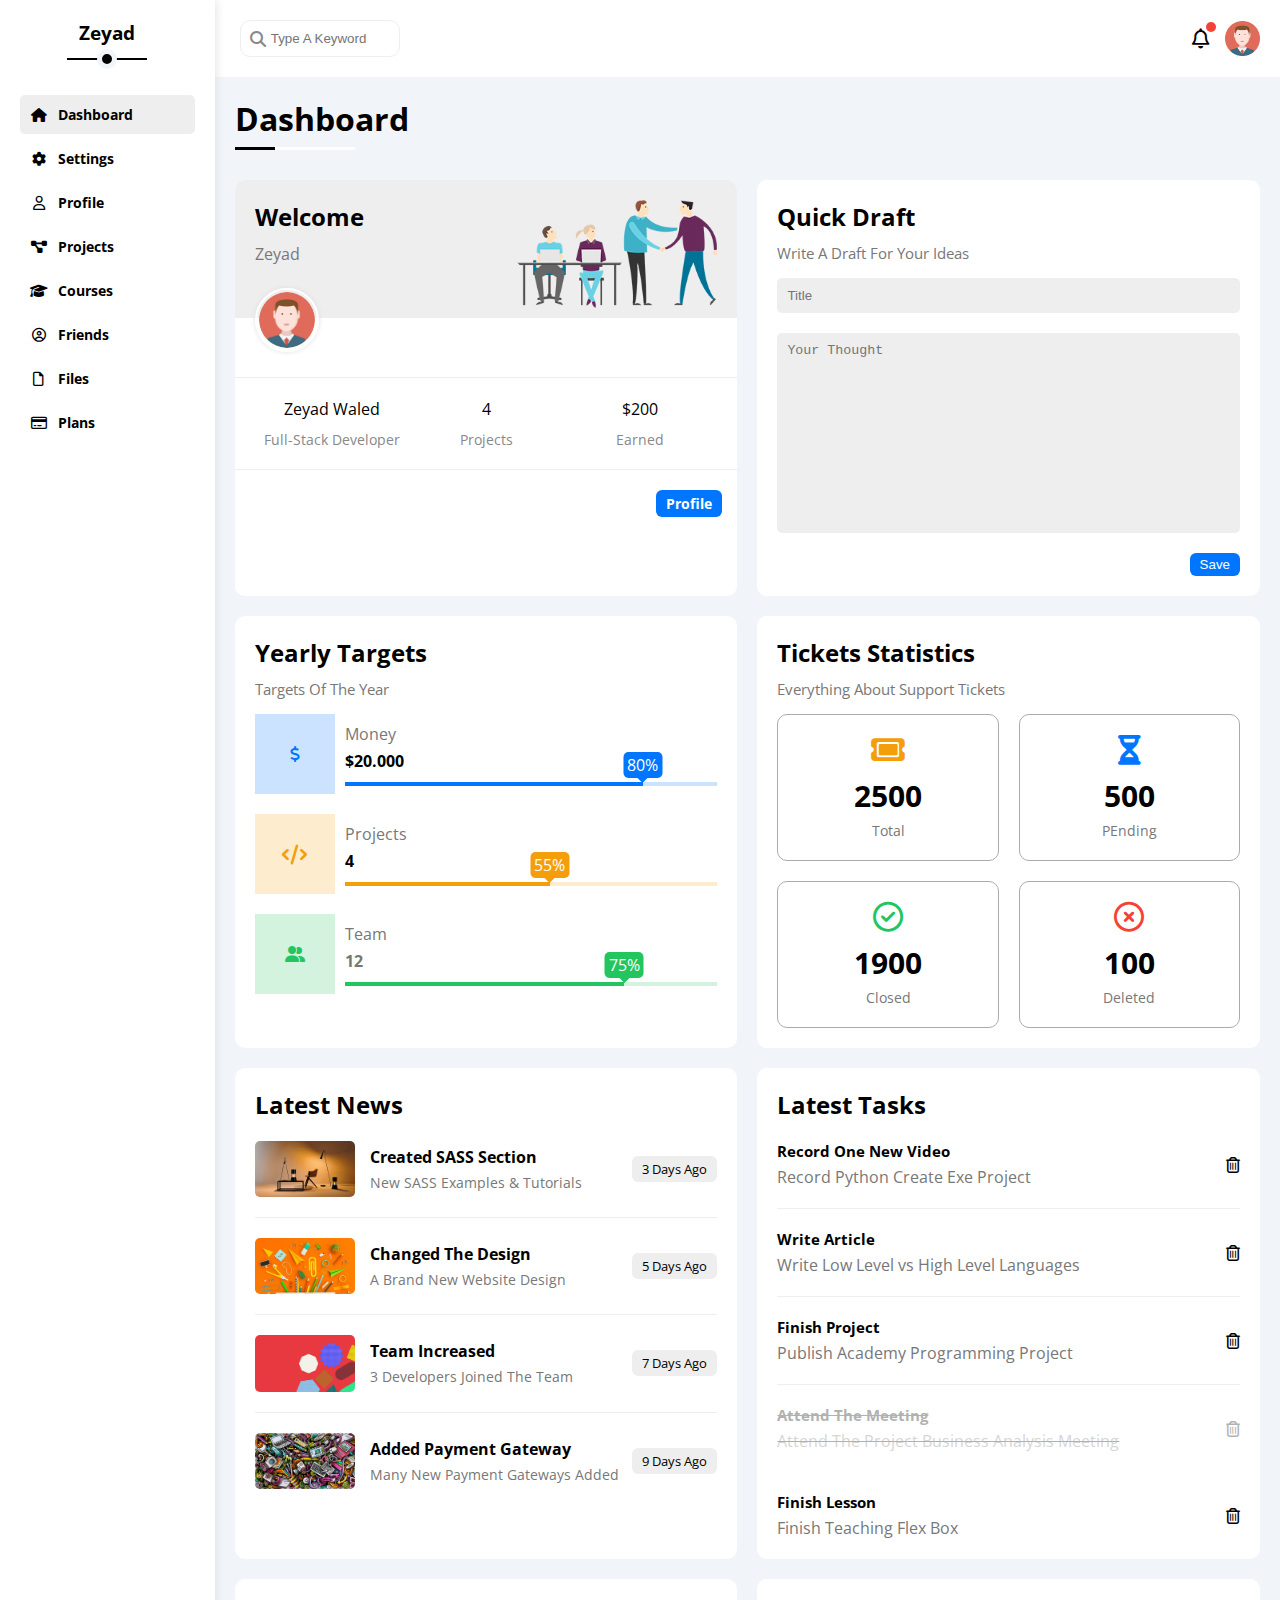
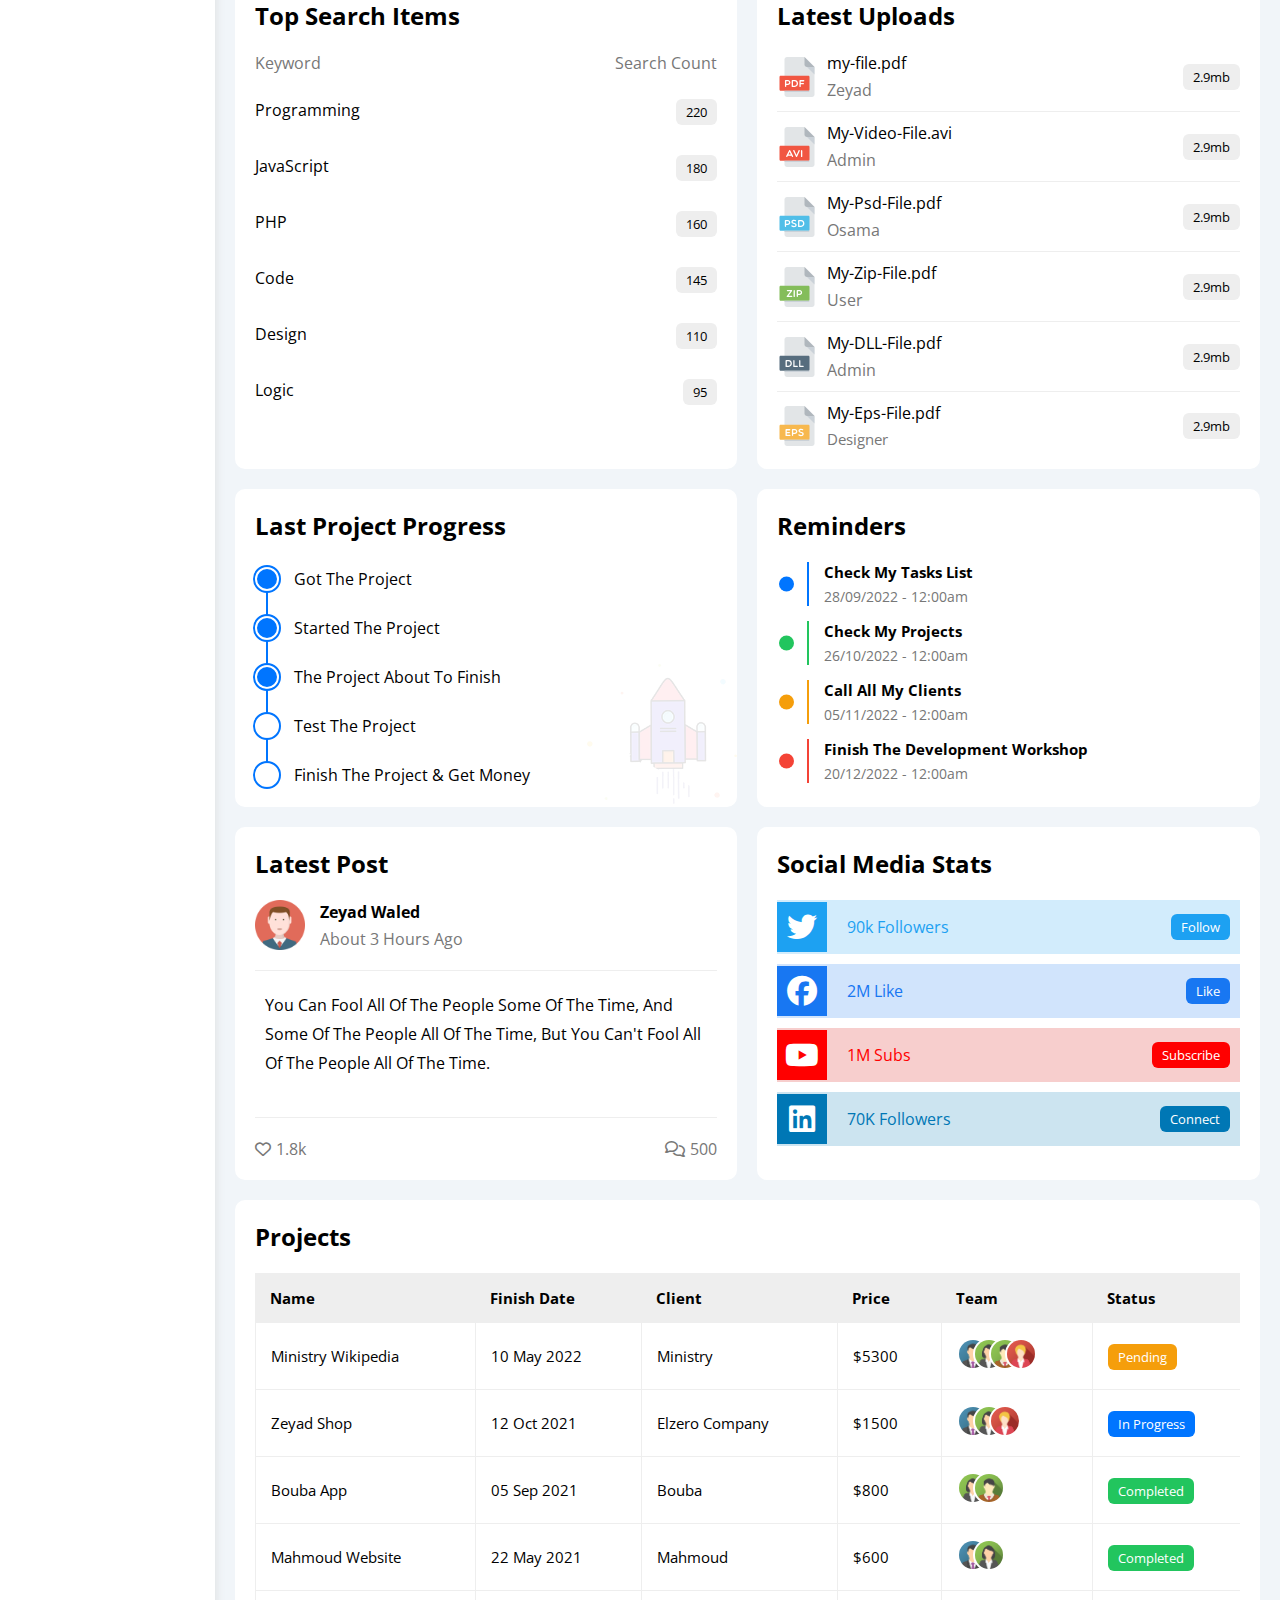
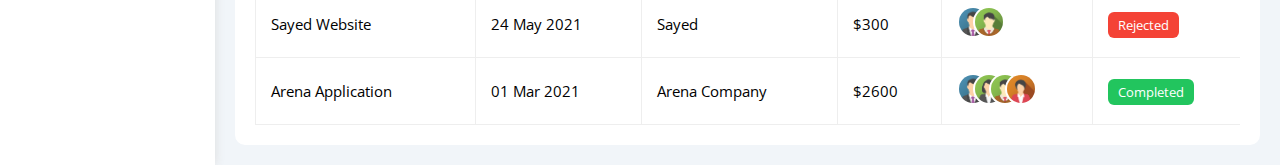
==== commit e0e8f702: "Update Names in Index.html" ====
--- a/index.html
+++ b/index.html
@@ -112,9 +112,9 @@
             </div>
             <img class="avatar" src="images/avatar.png" alt="">
             <div class="bottom d-flex txt-c p-20 mt-20 mb-20 block-mobile">
-              <div class="p-relative">Osama Elzero <span class="d-block c-grey fs-14 mt-10">Developer</span></div>
-              <div class="p-relative">80 <span class="d-block c-grey fs-14 mt-10">Projects</span></div>
-              <div class="p-relative">$8500 <span class="d-block c-grey fs-14 mt-10">Earned</span></div>
+              <div class="p-relative">Zeyad Waled <span class="d-block c-grey fs-14 mt-10">Full-Stack Developer</span></div>
+              <div class="p-relative">4 <span class="d-block c-grey fs-14 mt-10">Projects</span></div>
+              <div class="p-relative">$200 <span class="d-block c-grey fs-14 mt-10">Earned</span></div>
             </div>
             <a href="profile.html" class="d-block fs-14 bg-blue c-white w-fit btn-shape">Profile</a>
           </div>
@@ -323,7 +323,7 @@
               <img src="images/pdf.svg" alt="" class="mr-10">
               <div class="info">
                 <p class="m-0 mb-5">my-file.pdf</p>
-                <p class="m-0 c-777">Elzero</p>
+                <p class="m-0 c-777">Zeyad</p>
               </div>
               <span class="btn-shape bg-eee fs-13">2.9mb</span>
             </div>
@@ -485,7 +485,7 @@
                   </td>
                 </tr>
                 <tr>
-                  <td>Elzero Shop</td>
+                  <td>Zeyad Shop</td>
                   <td>12 Oct 2021</td>
                   <td>Elzero Company</td>
                   <td>$1500</td>
@@ -550,4 +550,4 @@
       </div>
     </div>
   </body>
-</html>+</html>
